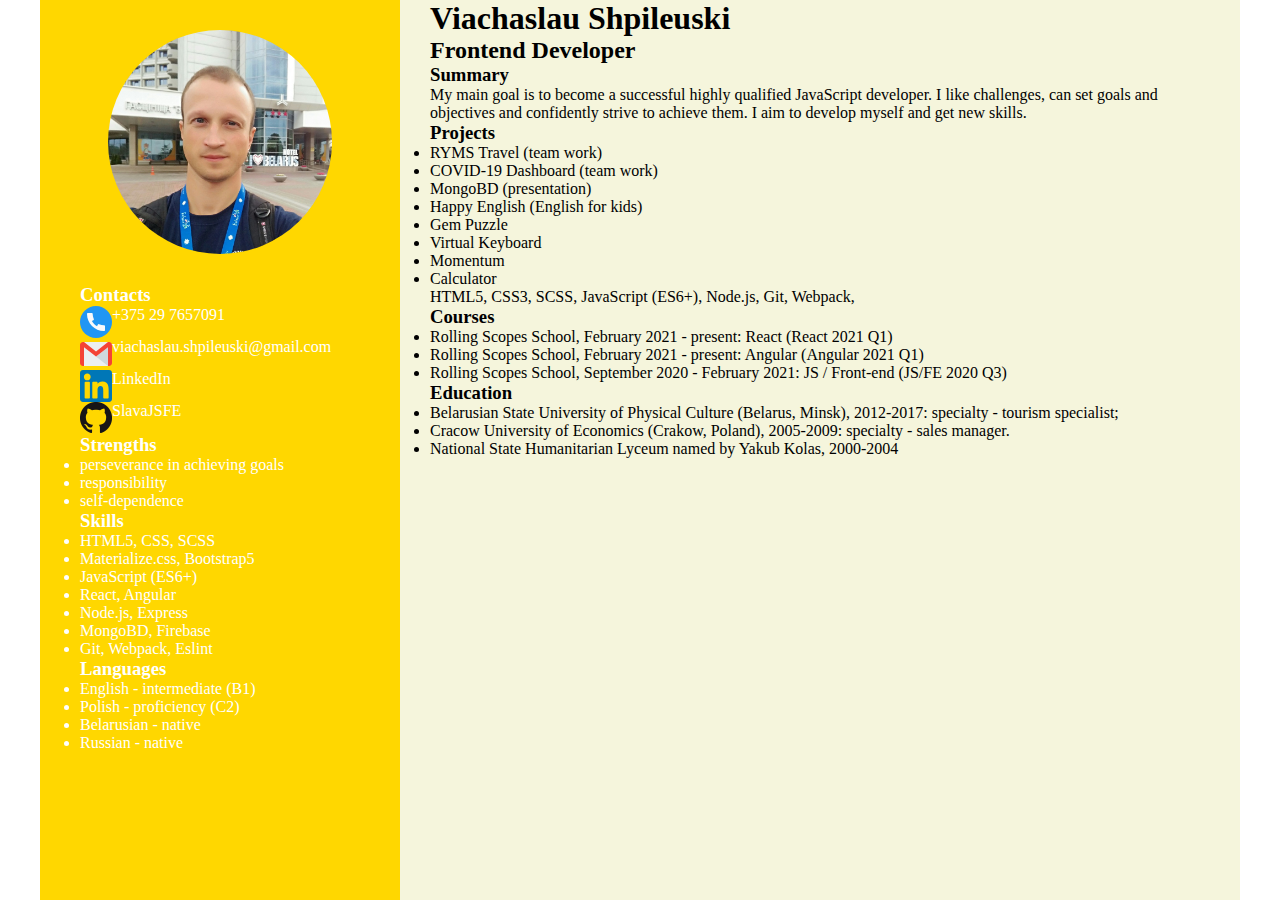
==== en/index.html @ e6775376 "feat: finish main information completion" ====
<!DOCTYPE html>
<html lang="en">
<head>
  <meta charset="UTF-8">
  <meta name="viewport" content="width=device-width, initial-scale=1.0">
  <link rel="stylesheet" type="text/css" href="../styles/style.css">
  <title>Viachaslau Shpileuski CV</title>
</head>
<body>
  <div class="wrapper">
    <div class="left-side">
      <img src="../assets/L7zkI91B52E.jpg" alt="photo" class="photo">
      <section class="contacts">
        <h3>Contacts</h3>
        <div class="phone contact">
          <img src="../assets/telephone.svg" alt="phone">
          <p>+375 29 7657091</p>
        </div>
        <div class="mail contact">
          <img src="../assets/gmail.svg" alt="gmail">
          <a href="mailto:viachaslau.shpileuski@gmail.coms">viachaslau.shpileuski@gmail.com</a>
        </div>
        <div class="linkedin contact">
          <img src="../assets/linkedin.svg" alt="linkedin">
          <a href="https://www.linkedin.com/in/viachaslau-shpileuski-3217bb201/">LinkedIn</a>
        </div>
        <div class="github contact">
          <img src="../assets/GitHub-Mark-32px.png" alt="github">
          <a href="https://github.com/SlavaJSFE">SlavaJSFE</a>
        </div>
      </section>
      <section class="strengths">
        <h3>Strengths</h3>
        <ul>
          <li>perseverance in achieving goals</li>
          <li>responsibility</li>
          <li>self-dependence</li>
        </ul>
      </section>
      <section class="skills">
        <h3>Skills</h3>
        <ul>
          <li>HTML5, CSS, SCSS</li>
          <li>Materialize.css, Bootstrap5</li>
          <li>JavaScript (ES6+)</li>
          <li>React, Angular</li>
          <li>Node.js, Express</li>
          <li>MongoBD, Firebase</li>
          <li>Git, Webpack, Eslint</li>
        </ul>
      </section>
      <section class="laguages">
        <h3>Languages</h3>
        <ul>
          <li>English - intermediate (B1)</li>
          <li>Polish - proficiency (C2)</li>
          <li>Belarusian - native</li>
          <li>Russian - native</li>
        </ul>
      </section>
    </div>
    <div class="right-side">
      <h1>Viachaslau Shpileuski</h1>
      <h2>Frontend Developer</h2>
      <section class="summary">
        <h3>Summary</h3>
        <p>My main goal is to become a successful highly qualified JavaScript developer. I like challenges, can set goals and objectives and confidently strive to achieve them. I aim to develop myself and get new skills.</p>
      </section>
      <section class="projects">
        <h3>Projects</h3>
        <ul>
          <li>RYMS Travel (team work)</li>
          <li>COVID-19 Dashboard (team work)</li>
          <li>MongoBD (presentation)</li>
          <li>Happy English (English for kids)</li>
          <li>Gem Puzzle</li>
          <li>Virtual Keyboard</li>
          <li>Momentum</li>
          <li>Calculator</li>
        </ul>
      </section>
      <section class="skills">
        <p>HTML5, CSS3, SCSS, JavaScript (ES6+), Node.js, Git, Webpack,</p>
      </section>
      <section class="courses">
        <h3>Courses</h3>
        <ul>
          <li>Rolling Scopes School, February 2021 - present: React (React 2021 Q1)</li>
          <li>Rolling Scopes School, February 2021 - present: Angular (Angular 2021 Q1)</li>
          <li>Rolling Scopes School, September 2020 - February 2021: JS / Front-end (JS/FE 2020 Q3)</li>
        </ul>
      </section>
      <section class="education">
        <h3>Education</h3>
        <ul>
          <li>Belarusian State University of Physical Culture (Belarus, Minsk), 2012-2017:
            specialty - tourism specialist;</li>
          <li>Cracow University of Economics (Crakow, Poland), 2005-2009:
            specialty - sales manager.</li>
          <li>National State Humanitarian Lyceum named by Yakub Kolas, 2000-2004</li>
        </ul>
      </section>
    </div>
  </div>
</body>
</html>
---- styles/style.css ----
* {
  margin: 0;
  padding: 0;
}

.wrapper {
  display: -ms-grid;
  display: grid;
  -ms-grid-columns: 30% 70%;
      grid-template-columns: 30% 70%;
  max-width: 1200px;
  margin: 0 auto;
  height: 100vh;
}

.left-side {
  background-color: gold;
  color: white;
  padding: 0 40px;
}

.photo {
  display: block;
  border-radius: 50%;
  width: 80%;
  margin: 30px auto;
}

.contacts img {
  width: 32px;
}

.contacts a {
  text-decoration: none;
  color: white;
}

.contact {
  display: -webkit-box;
  display: -ms-flexbox;
  display: flex;
}

.right-side {
  background-color: beige;
  padding: 0 30px;
}
/*# sourceMappingURL=style.css.map */
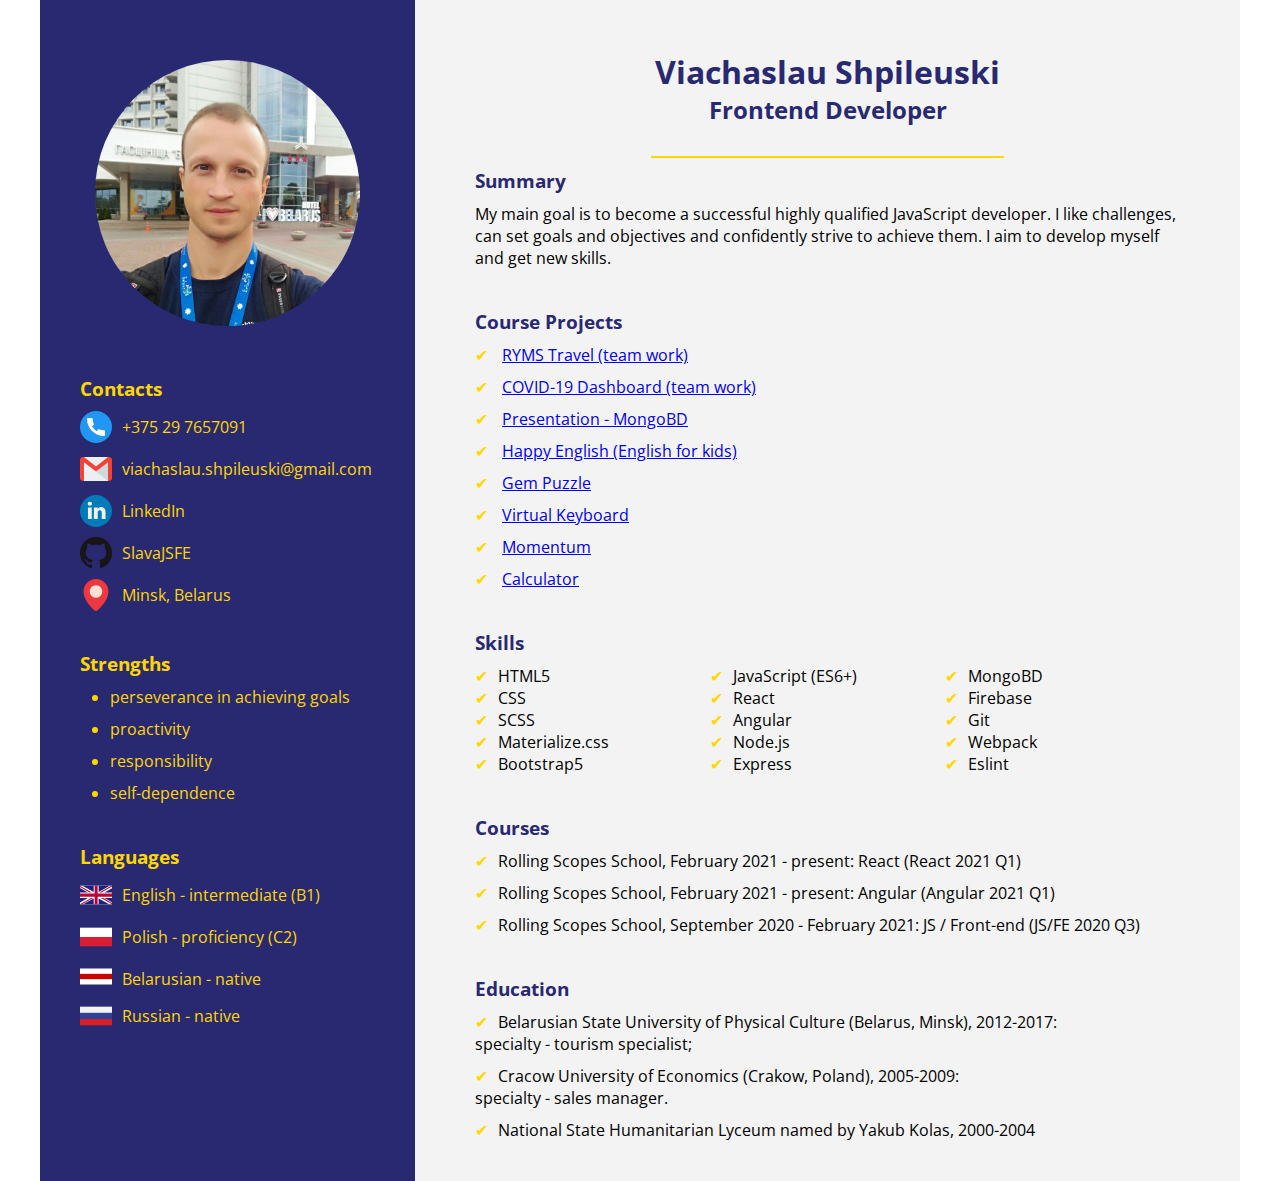
==== commit 6ce4310b: "feat: adjust styles" ====
--- a/en/index.html
+++ b/en/index.html
@@ -10,11 +10,12 @@
   <div class="wrapper">
     <div class="left-side">
       <img src="../assets/L7zkI91B52E.jpg" alt="photo" class="photo">
-      <section class="contacts">
-        <h3>Contacts</h3>
+      <section class="contacts left-section">
+        <h3 class="section-title">Contacts</h3>
         <div class="phone contact">
           <img src="../assets/telephone.svg" alt="phone">
-          <p>+375 29 7657091</p>
+          <a href="tel:+375 29 7657091">+375 29 7657091</a>
+          <!-- <p>+375 29 7657091</p> -->
         </div>
         <div class="mail contact">
           <img src="../assets/gmail.svg" alt="gmail">
@@ -22,80 +23,162 @@
         </div>
         <div class="linkedin contact">
           <img src="../assets/linkedin.svg" alt="linkedin">
-          <a href="https://www.linkedin.com/in/viachaslau-shpileuski-3217bb201/">LinkedIn</a>
+          <a href="https://www.linkedin.com/in/viachaslau-shpileuski-3217bb201/" target="_blank">LinkedIn</a>
         </div>
         <div class="github contact">
           <img src="../assets/GitHub-Mark-32px.png" alt="github">
-          <a href="https://github.com/SlavaJSFE">SlavaJSFE</a>
+          <a href="https://github.com/SlavaJSFE" target="_blank">SlavaJSFE</a>
+        </div>
+        <div class="location contact">
+          <img src="../assets/location.svg" alt="location">
+          <a href="https://www.google.ru/maps/place/Minsk/@53.8847608,27.4532846,11z/data=!3m1!4b1!4m5!3m4!1s0x46dbcfd35b1e6ad3:0xb61b853ddb570d9!8m2!3d53.9006011!4d27.558972" target="_blank">Minsk, Belarus</a>
+          <!-- <p>Minsk, Belarus</p> -->
         </div>
       </section>
-      <section class="strengths">
-        <h3>Strengths</h3>
+      <section class="strengths left-section">
+        <h3 class="section-title">Strengths</h3>
         <ul>
           <li>perseverance in achieving goals</li>
+          <li>proactivity</li>
           <li>responsibility</li>
           <li>self-dependence</li>
         </ul>
       </section>
-      <section class="skills">
-        <h3>Skills</h3>
-        <ul>
-          <li>HTML5, CSS, SCSS</li>
-          <li>Materialize.css, Bootstrap5</li>
-          <li>JavaScript (ES6+)</li>
-          <li>React, Angular</li>
-          <li>Node.js, Express</li>
-          <li>MongoBD, Firebase</li>
-          <li>Git, Webpack, Eslint</li>
-        </ul>
-      </section>
-      <section class="laguages">
-        <h3>Languages</h3>
-        <ul>
-          <li>English - intermediate (B1)</li>
-          <li>Polish - proficiency (C2)</li>
-          <li>Belarusian - native</li>
-          <li>Russian - native</li>
-        </ul>
+      <section class="laguages left-section">
+        <h3 class="section-title">Languages</h3>
+        <div class="language">
+          <img src="../assets/english.svg" alt="UK icon">
+          <p>English - intermediate (B1)</p>
+        </div>
+        <div class="language">
+          <img src="../assets/polish.svg" alt="Poland icon">
+          <p>Polish - proficiency (C2)</p>
+        </div>
+        <div class="language">
+          <img src="../assets/belarusian.svg" alt="Belarus icon">
+          <p>Belarusian - native</p>
+        </div>
+        <div class="language">
+          <img src="../assets/russian.svg" alt="Russia icon">
+          <p>Russian - native</p>
+        </div>
       </section>
     </div>
     <div class="right-side">
       <h1>Viachaslau Shpileuski</h1>
       <h2>Frontend Developer</h2>
-      <section class="summary">
-        <h3>Summary</h3>
+      <hr>
+      <section class="summary right-section">
+        <h3 class="section-title">Summary</h3>
         <p>My main goal is to become a successful highly qualified JavaScript developer. I like challenges, can set goals and objectives and confidently strive to achieve them. I aim to develop myself and get new skills.</p>
       </section>
-      <section class="projects">
-        <h3>Projects</h3>
+      <section class="projects right-section">
+        <h3 class="section-title">Course Projects</h3>
         <ul>
-          <li>RYMS Travel (team work)</li>
-          <li>COVID-19 Dashboard (team work)</li>
-          <li>MongoBD (presentation)</li>
-          <li>Happy English (English for kids)</li>
-          <li>Gem Puzzle</li>
-          <li>Virtual Keyboard</li>
-          <li>Momentum</li>
-          <li>Calculator</li>
+          <li>
+            <!-- <p>RYMS Travel (team work)</p> -->
+            <a href="https://rsclone-ryms-travel.netlify.app/">
+              <!-- https://rsclone-ryms-travel.netlify.app/ -->
+              RYMS Travel (team work)
+            </a>
+          </li>
+          <li>
+            <!-- <p>COVID-19 Dashboard (team work)</p> -->
+            <a href="https://dmitryastapenko-covid-dashboard.netlify.app/">
+              <!-- https://dmitryastapenko-covid-dashboard.netlify.app/ -->
+              COVID-19 Dashboard (team work)
+            </a>
+          </li>
+          <li>
+            <!-- <p>Presentation - MongoBD</p> -->
+            <a href="https://github.com/rolling-scopes-school/slavajsfe-JS2020Q3/pull/57">
+              <!-- https://github.com/rolling-scopes-school/slavajsfe-JS2020Q3/pull/57 -->
+              Presentation - MongoBD
+            </a>
+          </li>
+          <li>
+            <!-- <p>Happy English (English for kids)</p> -->
+            <a href="https://rolling-scopes-school.github.io/slavajsfe-JS2020Q3/english-for-kids/src/">
+              <!-- https://rolling-scopes-school.github.io/slavajsfe-JS2020Q3/english-for-kids/src/ -->
+              Happy English (English for kids)
+            </a>
+          </li>
+          <li>
+            <!-- <p>Gem Puzzle</p> -->
+            <a href="https://rolling-scopes-school.github.io/slavajsfe-JS2020Q3/gem-puzzle/src/">
+              <!-- https://rolling-scopes-school.github.io/slavajsfe-JS2020Q3/gem-puzzle/src/ -->
+              Gem Puzzle
+            </a>
+          </li>
+          <li>
+            <!-- <p>Virtual Keyboard</p> -->
+            <a href="https://rolling-scopes-school.github.io/slavajsfe-JS2020Q3/virtual-keyboard/">
+              <!-- https://rolling-scopes-school.github.io/slavajsfe-JS2020Q3/virtual-keyboard/ -->
+              Virtual Keyboard
+            </a>
+          </li>
+          <li>
+            <!-- <p>Momentum</p> -->
+            <a href="https://rolling-scopes-school.github.io/slavajsfe-JS2020Q3/momentum/">
+              <!-- https://rolling-scopes-school.github.io/slavajsfe-JS2020Q3/momentum/ -->
+              Momentum
+            </a>
+          </li>
+          <li>
+            <!-- <p>Calculator</p> -->
+            <a href="https://rolling-scopes-school.github.io/slavajsfe-JS2020Q3/calculator/">
+              <!-- https://rolling-scopes-school.github.io/slavajsfe-JS2020Q3/calculator/ -->
+              Calculator
+            </a>
+          </li>
         </ul>
       </section>
-      <section class="skills">
-        <p>HTML5, CSS3, SCSS, JavaScript (ES6+), Node.js, Git, Webpack,</p>
+      <section class="skills right-section">
+        <h3 class="section-title">Skills</h3>
+        <div class="skills-list">
+          <div class="skills1">
+            <ul>
+              <li>HTML5</li>
+              <li>CSS</li>
+              <li>SCSS</li>
+              <li>Materialize.css</li>
+              <li>Bootstrap5</li>
+            </ul>
+          </div>
+          <div class="skills2">
+            <ul>
+              <li>JavaScript (ES6+)</li>
+              <li>React</li>
+              <li>Angular</li>
+              <li>Node.js</li>
+              <li>Express</li>
+            </ul>
+          </div>
+          <div class="skills3">
+            <ul>
+              <li>MongoBD</li>
+              <li>Firebase</li>
+              <li>Git</li>
+              <li>Webpack</li>
+              <li>Eslint</li>
+            </ul>
+          </div>
+        </div>
       </section>
-      <section class="courses">
-        <h3>Courses</h3>
+      <section class="courses right-section">
+        <h3 class="section-title">Courses</h3>
         <ul>
           <li>Rolling Scopes School, February 2021 - present: React (React 2021 Q1)</li>
           <li>Rolling Scopes School, February 2021 - present: Angular (Angular 2021 Q1)</li>
           <li>Rolling Scopes School, September 2020 - February 2021: JS / Front-end (JS/FE 2020 Q3)</li>
         </ul>
       </section>
-      <section class="education">
-        <h3>Education</h3>
+      <section class="education right-section">
+        <h3 class="section-title">Education</h3>
         <ul>
-          <li>Belarusian State University of Physical Culture (Belarus, Minsk), 2012-2017:
+          <li>Belarusian State University of Physical Culture (Belarus, Minsk), 2012-2017:<br>
             specialty - tourism specialist;</li>
-          <li>Cracow University of Economics (Crakow, Poland), 2005-2009:
+          <li>Cracow University of Economics (Crakow, Poland), 2005-2009:<br>
             specialty - sales manager.</li>
           <li>National State Humanitarian Lyceum named by Yakub Kolas, 2000-2004</li>
         </ul>
--- a/styles/style.css
+++ b/styles/style.css
@@ -1,3 +1,4 @@
+@import url("https://fonts.googleapis.com/css2?family=Open+Sans&display=swap");
 * {
   margin: 0;
   padding: 0;
@@ -6,43 +7,111 @@
 .wrapper {
   display: -ms-grid;
   display: grid;
-  -ms-grid-columns: 30% 70%;
-      grid-template-columns: 30% 70%;
+  -ms-grid-columns: 375px 1fr;
+      grid-template-columns: 375px 1fr;
   max-width: 1200px;
   margin: 0 auto;
   height: 100vh;
+  font-family: 'Open Sans', sans-serif;
+  font-size: 16px;
 }
 
 .left-side {
-  background-color: gold;
-  color: white;
-  padding: 0 40px;
+  background-color: #292972;
+  color: gold;
+  padding: 50px 40px;
+}
+
+.left-side ul {
+  margin-left: 30px;
+}
+
+.left-side li {
+  margin: 10px 0;
 }
 
 .photo {
   display: block;
   border-radius: 50%;
-  width: 80%;
-  margin: 30px auto;
+  width: 90%;
+  margin: 10px auto 50px;
 }
 
-.contacts img {
+.contacts img,
+.language img {
   width: 32px;
 }
 
-.contacts a {
+.contacts a, .contacts p,
+.language a,
+.language p {
   text-decoration: none;
-  color: white;
+  color: inherit;
+  padding: 5px 0 0 10px;
 }
 
-.contact {
+.contact,
+.language {
   display: -webkit-box;
   display: -ms-flexbox;
   display: flex;
+  margin: 10px 0;
 }
 
 .right-side {
-  background-color: beige;
-  padding: 0 30px;
+  background-color: #f3f3f3;
+  padding: 50px 60px 0;
+}
+
+.right-side h1, .right-side h2 {
+  text-align: center;
+}
+
+.right-side h2 {
+  margin-bottom: 30px;
+}
+
+.right-side h1, .right-side h2, .right-side h3 {
+  color: #292972;
+}
+
+.right-side li {
+  list-style-type: none;
+}
+
+.right-side li:before {
+  content: "\2714";
+  color: gold;
+  padding-right: 10px;
+}
+
+.left-section,
+.right-section {
+  margin-bottom: 40px;
+}
+
+.skills-list {
+  display: -ms-grid;
+  display: grid;
+  -ms-grid-columns: (1fr)[3];
+      grid-template-columns: repeat(3, 1fr);
+}
+
+.section-title {
+  margin: 10px 0;
+}
+
+hr {
+  border: none;
+  background-color: gold;
+  height: 2px;
+  width: 50%;
+  margin: 0 auto;
+}
+
+.projects li,
+.courses li,
+.education li {
+  margin-bottom: 10px;
 }
 /*# sourceMappingURL=style.css.map */